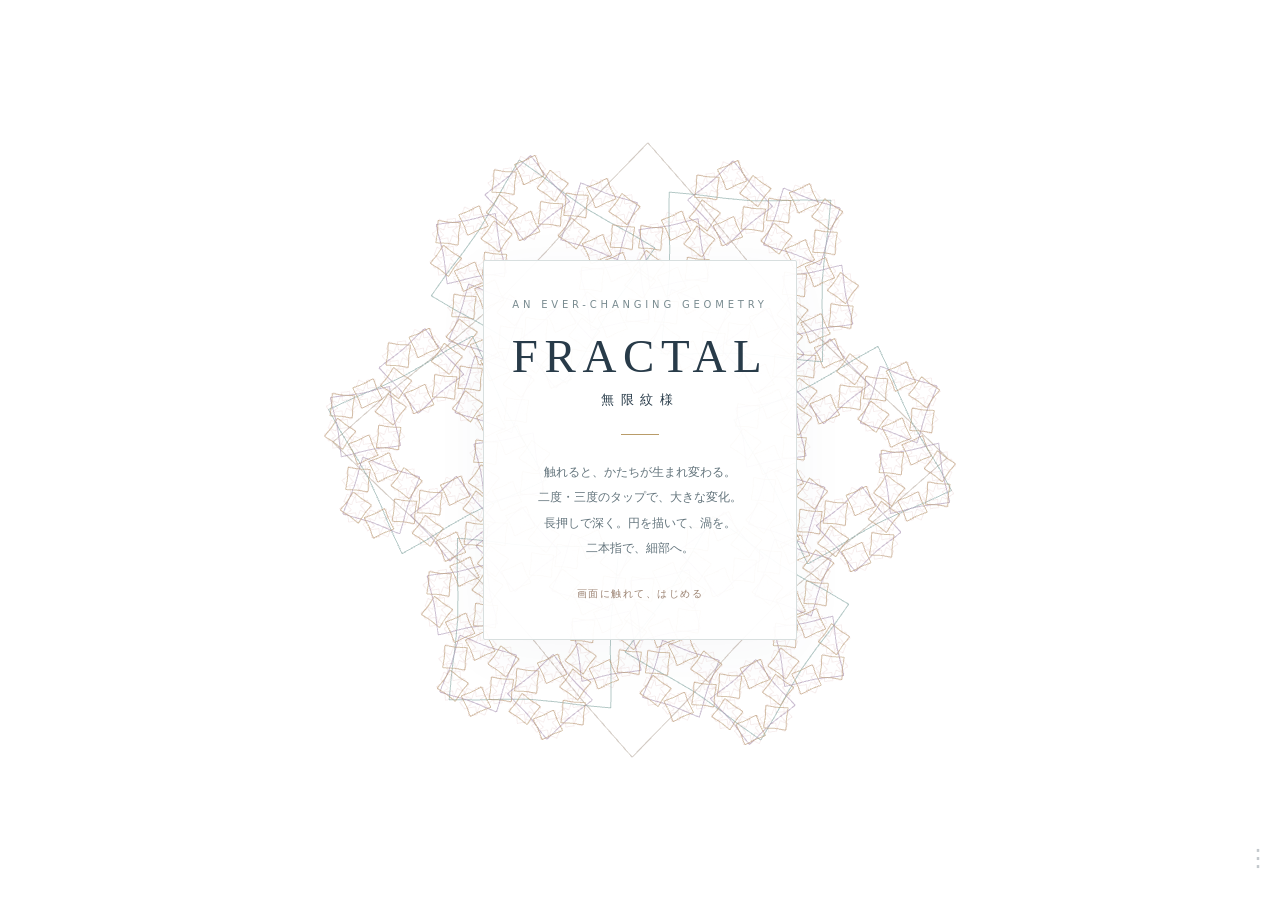
==== fractal-mugen/index.html @ d2b94fd5 "Add FRACTAL interactive Japanese-color polygon IFS art" ====
<!doctype html><html lang="ja"><head><meta charset="utf-8"><meta name="viewport" content="width=device-width,initial-scale=1,viewport-fit=cover"><meta name="theme-color" content="#ffffff"><meta name="description" content="触れるたび、二度とない紋様。白と日本の伝統色で描くインタラクティブ・フラクタルアート。"><title>FRACTAL — 無限紋様</title><style>
*{box-sizing:border-box}html,body{margin:0;width:100%;height:100%;overflow:hidden;background:#fff;color:#283b49;font-family:system-ui,sans-serif}canvas{position:fixed;inset:0;width:100%;height:100%;touch-action:none}button,input{font:inherit}button{cursor:pointer;color:inherit;background:none;border:0}#edge{position:fixed;right:0;bottom:calc(16px + env(safe-area-inset-bottom));width:44px;height:52px;opacity:.28;font-size:24px;z-index:3}#edge:hover,#edge:focus-visible{opacity:1}#intro{position:fixed;inset:0;display:flex;align-items:center;justify-content:center;pointer-events:none;transition:opacity 1.2s;background:#ffffff44}#intro.hide{opacity:0}.card{text-align:center;background:#fffffff0;padding:38px 28px;border:1px solid #d8dfdf;border-radius:2px;box-shadow:0 12px 60px #32465a0a;max-width:90vw}.eyebrow{font-size:10px;letter-spacing:.38em;color:#798b90}h1{font-family:Georgia,serif;font-size:clamp(30px,7vw,47px);font-weight:400;letter-spacing:.14em;margin:19px 0 8px}.jp{letter-spacing:.5em;font-size:13px}.rule{width:38px;height:1px;background:#b99c69;margin:25px auto}.guide{font-size:12px;line-height:2.1;color:#64757d}.hint{font-size:10px;letter-spacing:.15em;margin-top:26px;color:#9b8271}dialog{border:1px solid #dbe1df;background:#fffffff5;color:#344a55;width:min(370px,90vw);padding:25px;box-shadow:0 20px 100px #263e4922}dialog::backdrop{background:#ffffff55;backdrop-filter:blur(7px)}dialog h2{font-size:15px;letter-spacing:.15em;font-weight:400;margin:0 0 20px}dialog button.action{display:block;width:100%;padding:14px 4px;text-align:left;border-bottom:1px solid #e5e9e7;font-size:13px}dialog label{display:block;font-size:12px;margin-top:22px}input[type=range]{width:100%;accent-color:#426778;margin-top:13px}.notes{font-size:11px;line-height:1.9;color:#77868a}.close{float:right;font-size:20px}#toast{position:fixed;left:50%;bottom:9%;transform:translateX(-50%);padding:8px 16px;color:#48636d;background:#ffffffdd;border-radius:20px;opacity:0;transition:opacity .5s;font-size:11px;pointer-events:none;white-space:nowrap}.ripple{position:fixed;width:24px;height:24px;border:1px solid #789d9f;border-radius:50%;pointer-events:none;animation:ripple .75s ease-out forwards}@keyframes ripple{to{transform:scale(4);opacity:0}}@media(prefers-reduced-motion:reduce){.ripple{animation-duration:.2s}}
</style></head><body><canvas id="art" aria-label="操作できるフラクタル紋様"></canvas><div id="intro"><div class="card"><div class="eyebrow">AN EVER-CHANGING GEOMETRY</div><h1>FRACTAL</h1><div class="jp">無限紋様</div><div class="rule"></div><div class="guide">触れると、かたちが生まれ変わる。<br>二度・三度のタップで、大きな変化。<br>長押しで深く。円を描いて、渦を。<br>二本指で、細部へ。</div><div class="hint">画面に触れて、はじめる</div></div></div><button id="edge" aria-label="設定と保存" title="設定と保存">⋮</button><dialog id="menu"><button class="close" id="close" aria-label="閉じる">×</button><h2>FRACTAL / 無限紋様</h2><button class="action" id="save">この瞬間を PNG で保存</button><button class="action" id="share">画像を共有</button><button class="action" id="json">生成パラメータを保存（JSON）</button><label>変化の速さ<input id="speed" type="range" min="0.1" max="2" step="0.1" value="0.6"></label><label>線の濃さ<input id="ink" type="range" min="0.3" max="1" step="0.05" value="0.75"></label><p class="notes">藍・朱・若竹・藤・金茶・紅<br>1回：変異 ／ 2回：対称性 ／ 3回：大胆な変異<br>長押し：密度 ／ なぞる：回転 ／ 円：渦<br>ピンチ・マウスホイール：拡大縮小<br>中心・中間・外側で変化の傾向が異なります。<br>PNGとJSONは同じ保存時点を記録します。<br>JSONは再計算用の資料です。読み込み・巻き戻し機能はありません。</p><p class="notes" id="renderer"></p></dialog><div id="toast" role="status"></div>
<script>
'use strict';
const $=id=>document.getElementById(id),TAU=Math.PI*2,clamp=(v,a,b)=>Math.max(a,Math.min(b,v)),mix=(a,b,t)=>a+(b-a)*t;
const palette=[[22,83,103],[190,66,53],[61,139,111],[137,109,162],[165,122,51],[171,54,86]];
let seed=crypto.getRandomValues(new Uint32Array(1))[0];const initialSeed=seed;
function rand(){seed^=seed<<13;seed^=seed>>>17;seed^=seed<<5;return(seed>>>0)/4294967296}
let target={sides:3+Math.floor(rand()*5),arms:6,depth:3.2,scale:.37,twist:.28,spread:.66,color:rand()*6,star:.15,spin:.035,swirl:0,zoom:1};let state={...target};
let canvas=$('art'),gl,ctx,program,buffer,loc={},w=innerWidth,h=innerHeight,quality=1,clock=0,angle=0,last=0,frameAvg=16,qualityClock=0,ink=.75,speed=matchMedia('(prefers-reduced-motion: reduce)').matches?.15:.6;
$('speed').value=speed;const MAX_FLOATS=2400000,data=new Float32Array(MAX_FLOATS);let used=0,nodeCount=0,snapshot=null;
function shader(type,src){const s=gl.createShader(type);gl.shaderSource(s,src);gl.compileShader(s);if(!gl.getShaderParameter(s,gl.COMPILE_STATUS))throw Error(gl.getShaderInfoLog(s));return s}
function initRenderer(){try{gl=canvas.getContext('webgl',{alpha:false,antialias:true,preserveDrawingBuffer:true});if(!gl)throw Error('no WebGL');program=gl.createProgram();let vs=shader(gl.VERTEX_SHADER,'attribute vec2 p;attribute vec4 c;uniform vec2 size;varying vec4 col;void main(){gl_Position=vec4(p.x/size.x*2.0-1.0,1.0-p.y/size.y*2.0,0,1);col=c;}'),fs=shader(gl.FRAGMENT_SHADER,'precision mediump float;varying vec4 col;void main(){gl_FragColor=col;}');gl.attachShader(program,vs);gl.attachShader(program,fs);gl.linkProgram(program);if(!gl.getProgramParameter(program,gl.LINK_STATUS))throw Error('link');gl.deleteShader(vs);gl.deleteShader(fs);buffer=gl.createBuffer();gl.bindBuffer(gl.ARRAY_BUFFER,buffer);gl.bufferData(gl.ARRAY_BUFFER,data.byteLength,gl.DYNAMIC_DRAW);gl.useProgram(program);for(const [key,n,offset] of [['p',2,0],['c',4,8]]){const l=gl.getAttribLocation(program,key);gl.enableVertexAttribArray(l);gl.vertexAttribPointer(l,n,gl.FLOAT,false,24,offset)}loc.size=gl.getUniformLocation(program,'size');gl.enable(gl.BLEND);gl.blendFunc(gl.SRC_ALPHA,gl.ONE_MINUS_SRC_ALPHA);$('renderer').textContent='WebGL · 自己相似アフィン変換';}catch(e){gl=null;const replacement=canvas.cloneNode();canvas.replaceWith(replacement);canvas=replacement;ctx=canvas.getContext('2d');$('renderer').textContent='Canvas 2D · 軽量表示';}}
initRenderer();
function resize(){w=innerWidth;h=innerHeight;const d=Math.min(devicePixelRatio||1,2)*quality;canvas.width=Math.max(1,Math.round(w*d));canvas.height=Math.max(1,Math.round(h*d))}resize();addEventListener('resize',resize);
function colorAt(v){v=((v%6)+6)%6;const a=palette[Math.floor(v)],b=palette[(Math.floor(v)+1)%6],f=v%1;return a.map((x,i)=>mix(x,b[i],f)/255)}
function vertex(x,y,c,a){data[used++]=x;data[used++]=y;data[used++]=c[0];data[used++]=c[1];data[used++]=c[2];data[used++]=a}
function line(x,y,X,Y,c,a){if(used+12>=MAX_FLOATS)return;if(gl){vertex(x,y,c,a);vertex(X,Y,c,a)}else{ctx.strokeStyle=`rgba(${c.map(v=>Math.round(v*255)).join(',')},${a})`;ctx.beginPath();ctx.moveTo(x,y);ctx.lineTo(X,Y);ctx.stroke()}}
// Continuous polygons are sampled along their straight edges. Each descendant
// uses the same contractive affine map: T_i(z) = s*R(theta)*z + offset_i.
function boundary(t,n){const k=Math.floor(n),f=n-k;function pt(N){const u=t*N,j=Math.floor(u),v=u-j,a=j*TAU/N,b=(j+1)*TAU/N;return[mix(Math.cos(a),Math.cos(b),v),mix(Math.sin(a),Math.sin(b),v)]}const a=pt(k),b=pt(k+1);return[mix(a[0],b[0],f),mix(a[1],b[1],f)]}
function geometry(S,time,rotation,W,H){used=0;nodeCount=0;const arms=Math.ceil(S.arms),budget=gl?5000:1800;let levels=0,total=1,power=1;while(levels<6&&total+power*arms<=budget){power*=arms;total+=power;levels++}const depth=Math.min(S.depth+Math.max(0,Math.log2(S.zoom))*.22,levels+.85);const contraction=clamp(S.scale+Math.sin(time*.17)*.018,.23,.47),twist=S.twist+Math.sin(time*.11)*.09;
const points=Array.from({length:25},(_,i)=>{const p=boundary(i/24,S.sides),f=1-S.star*.36*(1-Math.cos(i/24*TAU*Math.round(S.sides)))/2;return[p[0]*f,p[1]*f]});
const colors=Array.from({length:8},(_,i)=>colorAt(S.color+time*.022+i*.79));
function node(x,y,r,a,level,opacity){nodeCount++;if(opacity<.015||r<.25||nodeCount>budget)return;const c=colors[level],co=Math.cos(a),si=Math.sin(a),alpha=opacity*ink*(level===0?.60:.78);for(let i=0;i<24;i++){const p=points[i],q=points[i+1];line(x+r*(p[0]*co-p[1]*si),y+r*(p[0]*si+p[1]*co),x+r*(q[0]*co-q[1]*si),y+r*(q[0]*si+q[1]*co),c,alpha)}if(level>=levels||level>=depth)return;const fade=clamp(depth-level,0,1);for(let j=0;j<arms;j++){const weight=clamp(S.arms-j,0,1),b=a+TAU*j/S.arms,dist=r*S.spread;node(x+Math.cos(b)*dist,y+Math.sin(b)*dist,r*contraction,a+twist+S.swirl*.13*level+TAU*j/S.arms,level+1,opacity*weight*fade)}}
node(W/2,H/2,Math.min(W,H)*.34*S.zoom*(1+.025*Math.sin(time*.23)),rotation,0,1)}
function render(){if(gl){gl.viewport(0,0,canvas.width,canvas.height);gl.clearColor(1,1,1,1);gl.clear(gl.COLOR_BUFFER_BIT);gl.uniform2f(loc.size,w,h)}else{ctx.setTransform(canvas.width/w,0,0,canvas.height/h,0,0);ctx.fillStyle='#fff';ctx.fillRect(0,0,w,h);ctx.lineWidth=.7}geometry(state,clock,angle,w,h);if(gl){gl.bufferSubData(gl.ARRAY_BUFFER,0,data.subarray(0,used));gl.drawArrays(gl.LINES,0,used/6)}}
function notify(s){$('toast').textContent=s;$('toast').style.opacity=1;clearTimeout(notify.timer);notify.timer=setTimeout(()=>$('toast').style.opacity=0,1400)}
function dismiss(){ $('intro').classList.add('hide');try{localStorage.setItem('fractal-intro','1')}catch{}}
try{if(localStorage.getItem('fractal-intro'))$('intro').classList.add('hide')}catch{}
function ripple(x,y){const el=document.createElement('div');el.className='ripple';el.style.left=x-12+'px';el.style.top=y-12+'px';document.body.append(el);setTimeout(()=>el.remove(),800)}
function mutate(n,x,y){const radius=clamp(Math.hypot(x-w/2,y-h/2)/(Math.min(w,h)*.5),0,1),center=(1-radius)**2,outer=radius**2,mid=4*radius*(1-radius),d=()=>rand()-.5;
 target.twist+=d()*(.25+mid*.65)*n;target.scale=clamp(target.scale+d()*(.025+center*.13)*n,.25,.45);target.spread=clamp(target.spread+d()*.14*mid*n,.45,.85);target.color+=.08+outer*.4+d()*.12;target.depth=clamp(target.depth+mid*.08,2,5.8);
 if(center>.2||n===3)target.sides=clamp(Math.round(target.sides+(rand()>.5?1:-1)*(n===3?2:1)),3,8);
 if(n>=2){const choices=[3,4,5,6,8,10,12];target.arms=choices[(choices.indexOf(Math.round(target.arms))+1+(n===3?2:0))%choices.length];target.color+=.7;}
 if(n===3){target.star=1-target.star;target.scale=clamp(target.scale+d()*.18,.25,.45);target.twist+=d()*1.4;target.swirl+=d()*.6}
 notify(n===1?'紋様が、ほどける':n===2?'対称が、うつろう':'新しい秩序へ');snapshot=null;
}
const pointers=new Map();let gesture=null,pinch=null,taps=0,tapTimer=null,tapPoint=null,tapLast=0;
function flushTaps(){clearTimeout(tapTimer);if(taps&&tapPoint)mutate(taps,tapPoint.x,tapPoint.y);taps=0}
function cancelTaps(){clearTimeout(tapTimer);taps=0}
function point(e){return{x:e.clientX,y:e.clientY,t:performance.now()}}
function distance(a,b){return Math.hypot(a.x-b.x,a.y-b.y)}
function down(e){if(e.button!==0&&e.pointerType==='mouse')return;e.preventDefault();dismiss();ripple(e.clientX,e.clientY);canvas.setPointerCapture(e.pointerId);const p=point(e);pointers.set(e.pointerId,p);
 if(pointers.size>1){cancelTaps();gesture=null;const a=[...pointers.values()];pinch={distance:distance(a[0],a[1]),zoom:target.zoom};return}gesture={start:p,path:[p],moved:false,held:false,pinched:false};}
function move(e){if(!pointers.has(e.pointerId))return;const p=point(e);pointers.set(e.pointerId,p);if(pinch){if(pointers.size>=2){const a=[...pointers.values()];target.zoom=clamp(pinch.zoom*distance(a[0],a[1])/Math.max(1,pinch.distance),.35,8)}return}if(!gesture)return;const g=gesture;if(distance(p,g.start)>10){g.moved=true;cancelTaps()}if(g.path.length<256)g.path.push(p);else{g.path=g.path.filter((_,i)=>i%2===0);g.path.push(p)}}
function classify(path){if(path.length<10)return null;const cx=path.reduce((a,p)=>a+p.x,0)/path.length,cy=path.reduce((a,p)=>a+p.y,0)/path.length;let turn=0,length=0;const radii=path.map(p=>Math.hypot(p.x-cx,p.y-cy)),r=radii.reduce((a,b)=>a+b,0)/radii.length;for(let i=1;i<path.length;i++){let d=Math.atan2(path[i].y-cy,path[i].x-cx)-Math.atan2(path[i-1].y-cy,path[i-1].x-cx);d=Math.atan2(Math.sin(d),Math.cos(d));turn+=d;length+=distance(path[i],path[i-1])}const variance=Math.sqrt(radii.reduce((a,b)=>a+(b-r)**2,0)/radii.length);return Math.abs(turn)>4.7&&r>14&&distance(path[0],path.at(-1))<r*.9&&variance/r<.5?{turn,r,length}:null}
function up(e){if(!pointers.has(e.pointerId))return;const p=point(e);pointers.delete(e.pointerId);if(pinch){if(!pointers.size)pinch=null;gesture=null;return}const g=gesture;gesture=null;if(!g)return;if(g.held){notify('この深さを、残す');return}if(g.moved){const path=g.path;path.push(p);const circle=classify(path),duration=Math.max(80,p.t-g.start.t),v=distance(p,g.start)/duration;if(circle){target.swirl=clamp(target.swirl+Math.sign(circle.turn)*clamp(circle.r/150,.2,2)*clamp(circle.length/duration,.3,2),-5,5);target.twist+=Math.sign(circle.turn)*.3;notify(circle.turn>0?'右へ、渦を描く':'左へ、渦を描く')}else{const dx=p.x-g.start.x,dy=p.y-g.start.y;target.spin=clamp(dx/Math.max(w,1)*(.2+v),-.55,.55);target.twist+=dy/h*(.3+v);notify('流れが、変わる')}snapshot=null;return}
 if(p.t-g.start.t>=430)return;if(taps&&(p.t-tapLast>300||distance(p,tapPoint)>36))flushTaps();tapPoint=p;tapLast=p.t;taps++;clearTimeout(tapTimer);if(taps===3)flushTaps();else tapTimer=setTimeout(flushTaps,300);}
canvas.addEventListener('pointerdown',down);canvas.addEventListener('pointermove',move);canvas.addEventListener('pointerup',up);canvas.addEventListener('pointercancel',e=>{pointers.delete(e.pointerId);gesture=null;pinch=null;cancelTaps()});canvas.addEventListener('contextmenu',e=>e.preventDefault());canvas.addEventListener('wheel',e=>{e.preventDefault();dismiss();target.zoom=clamp(target.zoom*Math.exp(-e.deltaY*.001),.35,8);snapshot=null},{passive:false});
function tick(now){const raw=last?now-last:16;last=now;const dt=Math.min(raw/1000,.05);if(!document.hidden){if(gesture&&!gesture.moved&&!pinch&&now-gesture.start.t>=430){if(!gesture.held){cancelTaps();gesture.held=true;notify('細部へ、深く')}target.depth=clamp(target.depth+dt*.45,2,5.8);target.scale=clamp(target.scale+dt*.006,.25,.45);snapshot=null}
 clock+=dt*speed;angle+=state.spin*dt*speed;for(const k in state)state[k]=mix(state[k],target[k],1-Math.exp(-dt*(k==='zoom'?7:1.1)));render();frameAvg=mix(frameAvg,raw,.02);qualityClock+=dt;if(qualityClock>4){qualityClock=0;if(frameAvg>30&&quality>.55){quality=Math.max(.55,quality-.15);resize()}else if(frameAvg<19&&quality<1){quality=Math.min(1,quality+.05);resize()}}}requestAnimationFrame(tick)}requestAnimationFrame(tick);
document.addEventListener('visibilitychange',()=>{last=0;pointers.clear();gesture=null;pinch=null;cancelTaps()});
canvas.addEventListener('webglcontextlost',e=>{e.preventDefault();notify('描画を復帰しています')});canvas.addEventListener('webglcontextrestored',()=>{initRenderer();resize()});
function capture(){return{format:'fractal-mugen',version:1,algorithm:'polygon-affine-ifs-v1',initialSeed,randomState:seed,state:{...state},target:{...target},time:clock,angle,width:w,height:h,ink,speed,palette,quality,createdAt:new Date().toISOString()}}
function download(blob,name){const url=URL.createObjectURL(blob),a=document.createElement('a');a.href=url;a.download=name;a.click();setTimeout(()=>URL.revokeObjectURL(url),60000)}
function png(){const s=snapshot||capture();snapshot=s;const output=document.createElement('canvas'),scale=Math.min(3,4096/Math.max(s.width,s.height));output.width=Math.round(s.width*scale);output.height=Math.round(s.height*scale);const c=output.getContext('2d');c.scale(scale,scale);c.fillStyle='#fff';c.fillRect(0,0,s.width,s.height);
// Re-evaluate frozen geometry; render the same vertices at export resolution.
const oldInk=ink;ink=s.ink;if(gl){geometry(s.state,s.time,s.angle,s.width,s.height);c.lineWidth=.65;for(let i=0;i<used;i+=12){c.strokeStyle=`rgba(${Math.round(data[i+2]*255)},${Math.round(data[i+3]*255)},${Math.round(data[i+4]*255)},${data[i+5]})`;c.beginPath();c.moveTo(data[i],data[i+1]);c.lineTo(data[i+6],data[i+7]);c.stroke()}}else{const oldCtx=ctx;ctx=c;c.lineWidth=.7;geometry(s.state,s.time,s.angle,s.width,s.height);ctx=oldCtx}ink=oldInk;return new Promise((resolve,reject)=>output.toBlob(b=>b?resolve(b):reject(Error('PNG生成失敗')),'image/png'))}
$('edge').onclick=()=>{dismiss();snapshot=capture();$('menu').showModal()};$('close').onclick=()=>$('menu').close();$('menu').addEventListener('click',e=>{if(e.target===$('menu')){const r=$('menu').getBoundingClientRect();if(e.clientX<r.left||e.clientX>r.right||e.clientY<r.top||e.clientY>r.bottom)$('menu').close()}});
$('speed').oninput=e=>{speed=+e.target.value};$('ink').oninput=e=>{ink=+e.target.value;snapshot=null};
$('save').onclick=async()=>{try{download(await png(),'fractal-mugen.png');notify('この瞬間を保存しました')}catch{notify('画像を保存できませんでした')}};
$('share').onclick=async()=>{try{const blob=await png(),file=new File([blob],'fractal-mugen.png',{type:'image/png'});if(navigator.canShare?.({files:[file]}))await navigator.share({files:[file],title:'FRACTAL — 無限紋様'});else{download(blob,'fractal-mugen.png');notify('PNG画像を保存しました')}}catch(e){if(e.name!=='AbortError')notify('共有できません。PNG保存をお試しください')}};
$('json').onclick=()=>{snapshot=snapshot||capture();download(new Blob([JSON.stringify(snapshot,null,2)],{type:'application/json'}),'fractal-mugen.json');notify('生成パラメータを保存しました')};
</script></body></html>
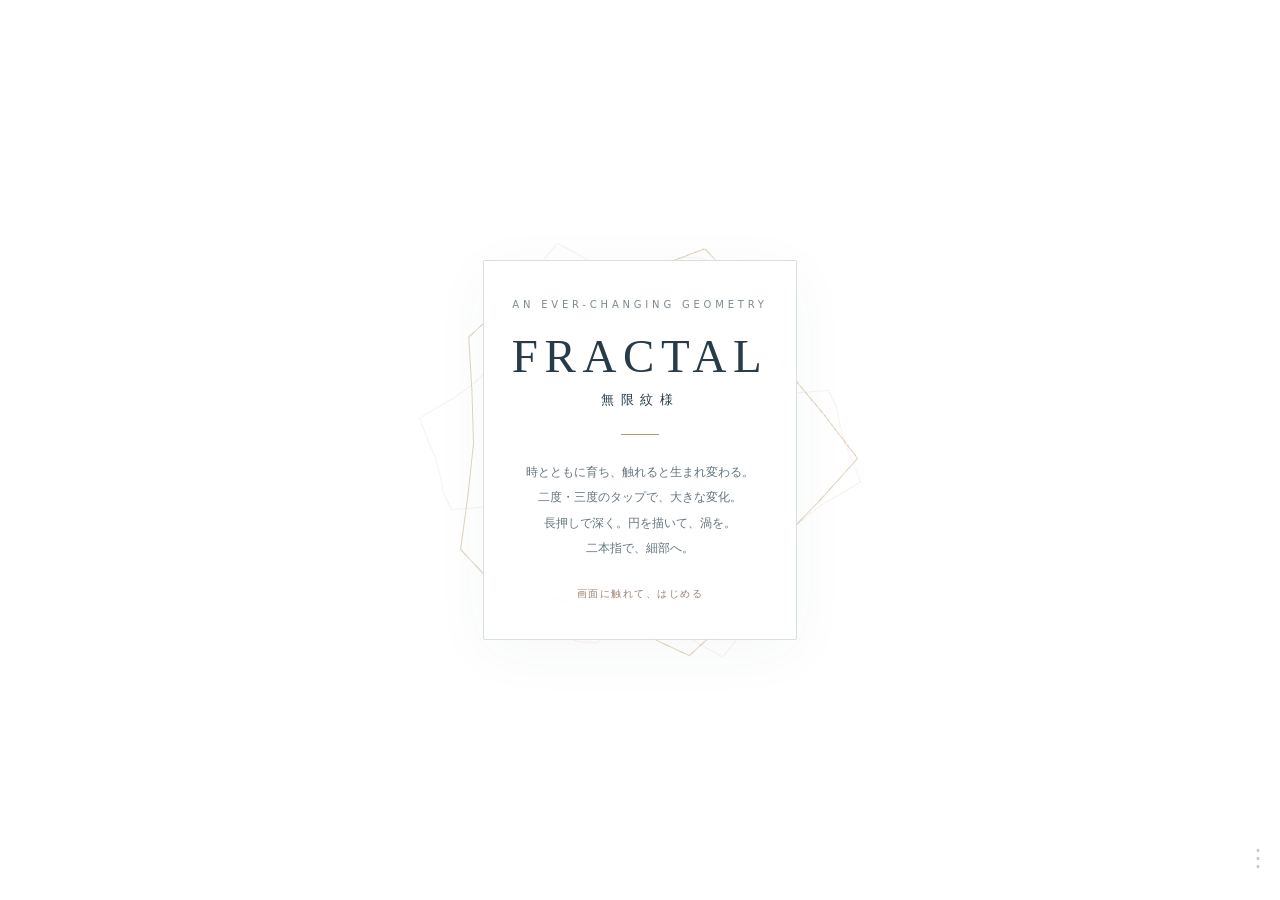
==== commit 0e9c0745: "Grow fractal recursion and extent autonomously over time" ====
--- a/fractal-mugen/index.html
+++ b/fractal-mugen/index.html
@@ -1,13 +1,13 @@
 <!doctype html><html lang="ja"><head><meta charset="utf-8"><meta name="viewport" content="width=device-width,initial-scale=1,viewport-fit=cover"><meta name="theme-color" content="#ffffff"><meta name="description" content="触れるたび、二度とない紋様。白と日本の伝統色で描くインタラクティブ・フラクタルアート。"><title>FRACTAL — 無限紋様</title><style>
 *{box-sizing:border-box}html,body{margin:0;width:100%;height:100%;overflow:hidden;background:#fff;color:#283b49;font-family:system-ui,sans-serif}canvas{position:fixed;inset:0;width:100%;height:100%;touch-action:none}button,input{font:inherit}button{cursor:pointer;color:inherit;background:none;border:0}#edge{position:fixed;right:0;bottom:calc(16px + env(safe-area-inset-bottom));width:44px;height:52px;opacity:.28;font-size:24px;z-index:3}#edge:hover,#edge:focus-visible{opacity:1}#intro{position:fixed;inset:0;display:flex;align-items:center;justify-content:center;pointer-events:none;transition:opacity 1.2s;background:#ffffff44}#intro.hide{opacity:0}.card{text-align:center;background:#fffffff0;padding:38px 28px;border:1px solid #d8dfdf;border-radius:2px;box-shadow:0 12px 60px #32465a0a;max-width:90vw}.eyebrow{font-size:10px;letter-spacing:.38em;color:#798b90}h1{font-family:Georgia,serif;font-size:clamp(30px,7vw,47px);font-weight:400;letter-spacing:.14em;margin:19px 0 8px}.jp{letter-spacing:.5em;font-size:13px}.rule{width:38px;height:1px;background:#b99c69;margin:25px auto}.guide{font-size:12px;line-height:2.1;color:#64757d}.hint{font-size:10px;letter-spacing:.15em;margin-top:26px;color:#9b8271}dialog{border:1px solid #dbe1df;background:#fffffff5;color:#344a55;width:min(370px,90vw);padding:25px;box-shadow:0 20px 100px #263e4922}dialog::backdrop{background:#ffffff55;backdrop-filter:blur(7px)}dialog h2{font-size:15px;letter-spacing:.15em;font-weight:400;margin:0 0 20px}dialog button.action{display:block;width:100%;padding:14px 4px;text-align:left;border-bottom:1px solid #e5e9e7;font-size:13px}dialog label{display:block;font-size:12px;margin-top:22px}input[type=range]{width:100%;accent-color:#426778;margin-top:13px}.notes{font-size:11px;line-height:1.9;color:#77868a}.close{float:right;font-size:20px}#toast{position:fixed;left:50%;bottom:9%;transform:translateX(-50%);padding:8px 16px;color:#48636d;background:#ffffffdd;border-radius:20px;opacity:0;transition:opacity .5s;font-size:11px;pointer-events:none;white-space:nowrap}.ripple{position:fixed;width:24px;height:24px;border:1px solid #789d9f;border-radius:50%;pointer-events:none;animation:ripple .75s ease-out forwards}@keyframes ripple{to{transform:scale(4);opacity:0}}@media(prefers-reduced-motion:reduce){.ripple{animation-duration:.2s}}
-</style></head><body><canvas id="art" aria-label="操作できるフラクタル紋様"></canvas><div id="intro"><div class="card"><div class="eyebrow">AN EVER-CHANGING GEOMETRY</div><h1>FRACTAL</h1><div class="jp">無限紋様</div><div class="rule"></div><div class="guide">触れると、かたちが生まれ変わる。<br>二度・三度のタップで、大きな変化。<br>長押しで深く。円を描いて、渦を。<br>二本指で、細部へ。</div><div class="hint">画面に触れて、はじめる</div></div></div><button id="edge" aria-label="設定と保存" title="設定と保存">⋮</button><dialog id="menu"><button class="close" id="close" aria-label="閉じる">×</button><h2>FRACTAL / 無限紋様</h2><button class="action" id="save">この瞬間を PNG で保存</button><button class="action" id="share">画像を共有</button><button class="action" id="json">生成パラメータを保存（JSON）</button><label>変化の速さ<input id="speed" type="range" min="0.1" max="2" step="0.1" value="0.6"></label><label>線の濃さ<input id="ink" type="range" min="0.3" max="1" step="0.05" value="0.75"></label><p class="notes">藍・朱・若竹・藤・金茶・紅<br>1回：変異 ／ 2回：対称性 ／ 3回：大胆な変異<br>長押し：密度 ／ なぞる：回転 ／ 円：渦<br>ピンチ・マウスホイール：拡大縮小<br>中心・中間・外側で変化の傾向が異なります。<br>PNGとJSONは同じ保存時点を記録します。<br>JSONは再計算用の資料です。読み込み・巻き戻し機能はありません。</p><p class="notes" id="renderer"></p></dialog><div id="toast" role="status"></div>
+</style></head><body><canvas id="art" aria-label="操作できるフラクタル紋様"></canvas><div id="intro"><div class="card"><div class="eyebrow">AN EVER-CHANGING GEOMETRY</div><h1>FRACTAL</h1><div class="jp">無限紋様</div><div class="rule"></div><div class="guide">時とともに育ち、触れると生まれ変わる。<br>二度・三度のタップで、大きな変化。<br>長押しで深く。円を描いて、渦を。<br>二本指で、細部へ。</div><div class="hint">画面に触れて、はじめる</div></div></div><button id="edge" aria-label="設定と保存" title="設定と保存">⋮</button><dialog id="menu"><button class="close" id="close" aria-label="閉じる">×</button><h2>FRACTAL / 無限紋様</h2><button class="action" id="save">この瞬間を PNG で保存</button><button class="action" id="share">画像を共有</button><button class="action" id="json">生成パラメータを保存（JSON）</button><label>成長・変化の速さ<input id="speed" type="range" min="0.1" max="2" step="0.1" value="0.6"></label><label>線の濃さ<input id="ink" type="range" min="0.3" max="1" step="0.05" value="0.75"></label><p class="notes">藍・朱・若竹・藤・金茶・紅<br>1回：変異 ／ 2回：対称性 ／ 3回：大胆な変異<br>長押し：密度 ／ なぞる：回転 ／ 円：渦<br>ピンチ・マウスホイール：拡大縮小<br>中心・中間・外側で変化の傾向が異なります。<br>PNGとJSONは同じ保存時点を記録します。<br>JSONは再計算用の資料です。読み込み・巻き戻し機能はありません。</p><p class="notes" id="renderer"></p></dialog><div id="toast" role="status"></div>
 <script>
 'use strict';
 const $=id=>document.getElementById(id),TAU=Math.PI*2,clamp=(v,a,b)=>Math.max(a,Math.min(b,v)),mix=(a,b,t)=>a+(b-a)*t;
 const palette=[[22,83,103],[190,66,53],[61,139,111],[137,109,162],[165,122,51],[171,54,86]];
 let seed=crypto.getRandomValues(new Uint32Array(1))[0];const initialSeed=seed;
 function rand(){seed^=seed<<13;seed^=seed>>>17;seed^=seed<<5;return(seed>>>0)/4294967296}
-let target={sides:3+Math.floor(rand()*5),arms:6,depth:3.2,scale:.37,twist:.28,spread:.66,color:rand()*6,star:.15,spin:.035,swirl:0,zoom:1};let state={...target};
+let target={sides:3+Math.floor(rand()*5),arms:6,depth:.15,growth:0,scale:.37,twist:.28,spread:.66,color:rand()*6,star:.15,spin:.035,swirl:0,zoom:1};let state={...target};
 let canvas=$('art'),gl,ctx,program,buffer,loc={},w=innerWidth,h=innerHeight,quality=1,clock=0,angle=0,last=0,frameAvg=16,qualityClock=0,ink=.75,speed=matchMedia('(prefers-reduced-motion: reduce)').matches?.15:.6;
 $('speed').value=speed;const MAX_FLOATS=2400000,data=new Float32Array(MAX_FLOATS);let used=0,nodeCount=0,snapshot=null;
 function shader(type,src){const s=gl.createShader(type);gl.shaderSource(s,src);gl.compileShader(s);if(!gl.getShaderParameter(s,gl.COMPILE_STATUS))throw Error(gl.getShaderInfoLog(s));return s}
@@ -24,14 +24,14 @@
 const points=Array.from({length:25},(_,i)=>{const p=boundary(i/24,S.sides),f=1-S.star*.36*(1-Math.cos(i/24*TAU*Math.round(S.sides)))/2;return[p[0]*f,p[1]*f]});
 const colors=Array.from({length:8},(_,i)=>colorAt(S.color+time*.022+i*.79));
 function node(x,y,r,a,level,opacity){nodeCount++;if(opacity<.015||r<.25||nodeCount>budget)return;const c=colors[level],co=Math.cos(a),si=Math.sin(a),alpha=opacity*ink*(level===0?.60:.78);for(let i=0;i<24;i++){const p=points[i],q=points[i+1];line(x+r*(p[0]*co-p[1]*si),y+r*(p[0]*si+p[1]*co),x+r*(q[0]*co-q[1]*si),y+r*(q[0]*si+q[1]*co),c,alpha)}if(level>=levels||level>=depth)return;const fade=clamp(depth-level,0,1);for(let j=0;j<arms;j++){const weight=clamp(S.arms-j,0,1),b=a+TAU*j/S.arms,dist=r*S.spread;node(x+Math.cos(b)*dist,y+Math.sin(b)*dist,r*contraction,a+twist+S.swirl*.13*level+TAU*j/S.arms,level+1,opacity*weight*fade)}}
-node(W/2,H/2,Math.min(W,H)*.34*S.zoom*(1+.025*Math.sin(time*.23)),rotation,0,1)}
+node(W/2,H/2,Math.min(W,H)*(.24+.10*S.growth)*S.zoom*(1+.025*Math.sin(time*.23)),rotation,0,1)}
 function render(){if(gl){gl.viewport(0,0,canvas.width,canvas.height);gl.clearColor(1,1,1,1);gl.clear(gl.COLOR_BUFFER_BIT);gl.uniform2f(loc.size,w,h)}else{ctx.setTransform(canvas.width/w,0,0,canvas.height/h,0,0);ctx.fillStyle='#fff';ctx.fillRect(0,0,w,h);ctx.lineWidth=.7}geometry(state,clock,angle,w,h);if(gl){gl.bufferSubData(gl.ARRAY_BUFFER,0,data.subarray(0,used));gl.drawArrays(gl.LINES,0,used/6)}}
 function notify(s){$('toast').textContent=s;$('toast').style.opacity=1;clearTimeout(notify.timer);notify.timer=setTimeout(()=>$('toast').style.opacity=0,1400)}
 function dismiss(){ $('intro').classList.add('hide');try{localStorage.setItem('fractal-intro','1')}catch{}}
 try{if(localStorage.getItem('fractal-intro'))$('intro').classList.add('hide')}catch{}
 function ripple(x,y){const el=document.createElement('div');el.className='ripple';el.style.left=x-12+'px';el.style.top=y-12+'px';document.body.append(el);setTimeout(()=>el.remove(),800)}
 function mutate(n,x,y){const radius=clamp(Math.hypot(x-w/2,y-h/2)/(Math.min(w,h)*.5),0,1),center=(1-radius)**2,outer=radius**2,mid=4*radius*(1-radius),d=()=>rand()-.5;
- target.twist+=d()*(.25+mid*.65)*n;target.scale=clamp(target.scale+d()*(.025+center*.13)*n,.25,.45);target.spread=clamp(target.spread+d()*.14*mid*n,.45,.85);target.color+=.08+outer*.4+d()*.12;target.depth=clamp(target.depth+mid*.08,2,5.8);
+ target.twist+=d()*(.25+mid*.65)*n;target.scale=clamp(target.scale+d()*(.025+center*.13)*n,.25,.45);target.spread=clamp(target.spread+d()*.14*mid*n,.45,.85);target.color+=.08+outer*.4+d()*.12;target.depth=clamp(target.depth+mid*.08,.15,5.8);
  if(center>.2||n===3)target.sides=clamp(Math.round(target.sides+(rand()>.5?1:-1)*(n===3?2:1)),3,8);
  if(n>=2){const choices=[3,4,5,6,8,10,12];target.arms=choices[(choices.indexOf(Math.round(target.arms))+1+(n===3?2:0))%choices.length];target.color+=.7;}
  if(n===3){target.star=1-target.star;target.scale=clamp(target.scale+d()*.18,.25,.45);target.twist+=d()*1.4;target.swirl+=d()*.6}
@@ -49,8 +49,8 @@
 function up(e){if(!pointers.has(e.pointerId))return;const p=point(e);pointers.delete(e.pointerId);if(pinch){if(!pointers.size)pinch=null;gesture=null;return}const g=gesture;gesture=null;if(!g)return;if(g.held){notify('この深さを、残す');return}if(g.moved){const path=g.path;path.push(p);const circle=classify(path),duration=Math.max(80,p.t-g.start.t),v=distance(p,g.start)/duration;if(circle){target.swirl=clamp(target.swirl+Math.sign(circle.turn)*clamp(circle.r/150,.2,2)*clamp(circle.length/duration,.3,2),-5,5);target.twist+=Math.sign(circle.turn)*.3;notify(circle.turn>0?'右へ、渦を描く':'左へ、渦を描く')}else{const dx=p.x-g.start.x,dy=p.y-g.start.y;target.spin=clamp(dx/Math.max(w,1)*(.2+v),-.55,.55);target.twist+=dy/h*(.3+v);notify('流れが、変わる')}snapshot=null;return}
  if(p.t-g.start.t>=430)return;if(taps&&(p.t-tapLast>300||distance(p,tapPoint)>36))flushTaps();tapPoint=p;tapLast=p.t;taps++;clearTimeout(tapTimer);if(taps===3)flushTaps();else tapTimer=setTimeout(flushTaps,300);}
 canvas.addEventListener('pointerdown',down);canvas.addEventListener('pointermove',move);canvas.addEventListener('pointerup',up);canvas.addEventListener('pointercancel',e=>{pointers.delete(e.pointerId);gesture=null;pinch=null;cancelTaps()});canvas.addEventListener('contextmenu',e=>e.preventDefault());canvas.addEventListener('wheel',e=>{e.preventDefault();dismiss();target.zoom=clamp(target.zoom*Math.exp(-e.deltaY*.001),.35,8);snapshot=null},{passive:false});
-function tick(now){const raw=last?now-last:16;last=now;const dt=Math.min(raw/1000,.05);if(!document.hidden){if(gesture&&!gesture.moved&&!pinch&&now-gesture.start.t>=430){if(!gesture.held){cancelTaps();gesture.held=true;notify('細部へ、深く')}target.depth=clamp(target.depth+dt*.45,2,5.8);target.scale=clamp(target.scale+dt*.006,.25,.45);snapshot=null}
- clock+=dt*speed;angle+=state.spin*dt*speed;for(const k in state)state[k]=mix(state[k],target[k],1-Math.exp(-dt*(k==='zoom'?7:1.1)));render();frameAvg=mix(frameAvg,raw,.02);qualityClock+=dt;if(qualityClock>4){qualityClock=0;if(frameAvg>30&&quality>.55){quality=Math.max(.55,quality-.15);resize()}else if(frameAvg<19&&quality<1){quality=Math.min(1,quality+.05);resize()}}}requestAnimationFrame(tick)}requestAnimationFrame(tick);
+function tick(now){const raw=last?now-last:16;last=now;const dt=Math.min(raw/1000,.05);if(!document.hidden){if(gesture&&!gesture.moved&&!pinch&&now-gesture.start.t>=430){if(!gesture.held){cancelTaps();gesture.held=true;notify('細部へ、深く')}target.depth=clamp(target.depth+dt*.45,.15,5.8);target.scale=clamp(target.scale+dt*.006,.25,.45);snapshot=null}
+ clock+=dt*speed;target.depth=Math.min(5.8,target.depth+dt*speed*.06);target.growth=Math.min(1,target.growth+dt*speed*.006);angle+=state.spin*dt*speed;for(const k in state)state[k]=mix(state[k],target[k],1-Math.exp(-dt*(k==='zoom'?7:1.1)));render();frameAvg=mix(frameAvg,raw,.02);qualityClock+=dt;if(qualityClock>4){qualityClock=0;if(frameAvg>30&&quality>.55){quality=Math.max(.55,quality-.15);resize()}else if(frameAvg<19&&quality<1){quality=Math.min(1,quality+.05);resize()}}}requestAnimationFrame(tick)}requestAnimationFrame(tick);
 document.addEventListener('visibilitychange',()=>{last=0;pointers.clear();gesture=null;pinch=null;cancelTaps()});
 canvas.addEventListener('webglcontextlost',e=>{e.preventDefault();notify('描画を復帰しています')});canvas.addEventListener('webglcontextrestored',()=>{initRenderer();resize()});
 function capture(){return{format:'fractal-mugen',version:1,algorithm:'polygon-affine-ifs-v1',initialSeed,randomState:seed,state:{...state},target:{...target},time:clock,angle,width:w,height:h,ink,speed,palette,quality,createdAt:new Date().toISOString()}}
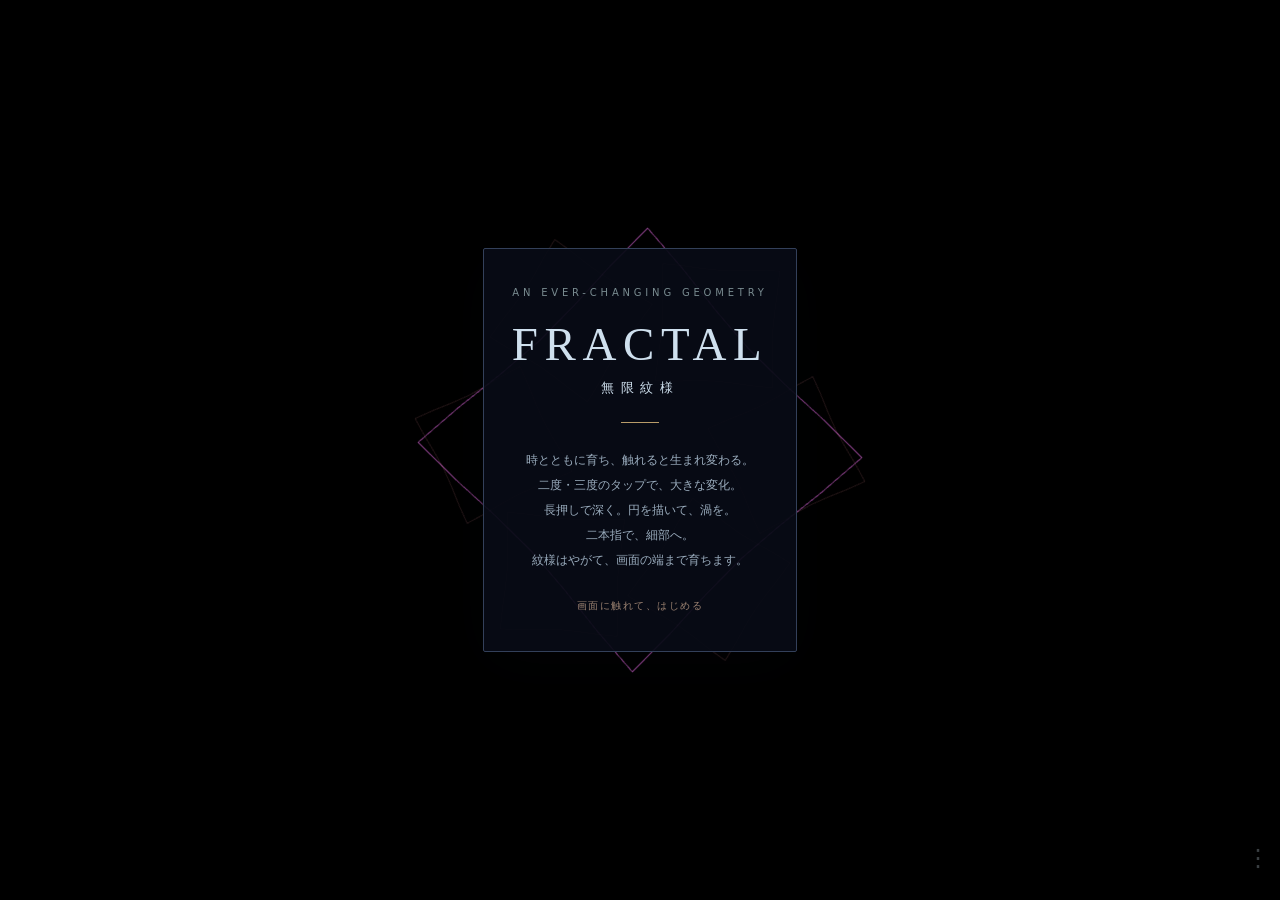
==== commit 4fd6ca88: "Grow luminous fractals across the full viewport on a black background" ====
--- a/fractal-mugen/index.html
+++ b/fractal-mugen/index.html
@@ -1,17 +1,17 @@
-<!doctype html><html lang="ja"><head><meta charset="utf-8"><meta name="viewport" content="width=device-width,initial-scale=1,viewport-fit=cover"><meta name="theme-color" content="#ffffff"><meta name="description" content="触れるたび、二度とない紋様。白と日本の伝統色で描くインタラクティブ・フラクタルアート。"><title>FRACTAL — 無限紋様</title><style>
-*{box-sizing:border-box}html,body{margin:0;width:100%;height:100%;overflow:hidden;background:#fff;color:#283b49;font-family:system-ui,sans-serif}canvas{position:fixed;inset:0;width:100%;height:100%;touch-action:none}button,input{font:inherit}button{cursor:pointer;color:inherit;background:none;border:0}#edge{position:fixed;right:0;bottom:calc(16px + env(safe-area-inset-bottom));width:44px;height:52px;opacity:.28;font-size:24px;z-index:3}#edge:hover,#edge:focus-visible{opacity:1}#intro{position:fixed;inset:0;display:flex;align-items:center;justify-content:center;pointer-events:none;transition:opacity 1.2s;background:#ffffff44}#intro.hide{opacity:0}.card{text-align:center;background:#fffffff0;padding:38px 28px;border:1px solid #d8dfdf;border-radius:2px;box-shadow:0 12px 60px #32465a0a;max-width:90vw}.eyebrow{font-size:10px;letter-spacing:.38em;color:#798b90}h1{font-family:Georgia,serif;font-size:clamp(30px,7vw,47px);font-weight:400;letter-spacing:.14em;margin:19px 0 8px}.jp{letter-spacing:.5em;font-size:13px}.rule{width:38px;height:1px;background:#b99c69;margin:25px auto}.guide{font-size:12px;line-height:2.1;color:#64757d}.hint{font-size:10px;letter-spacing:.15em;margin-top:26px;color:#9b8271}dialog{border:1px solid #dbe1df;background:#fffffff5;color:#344a55;width:min(370px,90vw);padding:25px;box-shadow:0 20px 100px #263e4922}dialog::backdrop{background:#ffffff55;backdrop-filter:blur(7px)}dialog h2{font-size:15px;letter-spacing:.15em;font-weight:400;margin:0 0 20px}dialog button.action{display:block;width:100%;padding:14px 4px;text-align:left;border-bottom:1px solid #e5e9e7;font-size:13px}dialog label{display:block;font-size:12px;margin-top:22px}input[type=range]{width:100%;accent-color:#426778;margin-top:13px}.notes{font-size:11px;line-height:1.9;color:#77868a}.close{float:right;font-size:20px}#toast{position:fixed;left:50%;bottom:9%;transform:translateX(-50%);padding:8px 16px;color:#48636d;background:#ffffffdd;border-radius:20px;opacity:0;transition:opacity .5s;font-size:11px;pointer-events:none;white-space:nowrap}.ripple{position:fixed;width:24px;height:24px;border:1px solid #789d9f;border-radius:50%;pointer-events:none;animation:ripple .75s ease-out forwards}@keyframes ripple{to{transform:scale(4);opacity:0}}@media(prefers-reduced-motion:reduce){.ripple{animation-duration:.2s}}
-</style></head><body><canvas id="art" aria-label="操作できるフラクタル紋様"></canvas><div id="intro"><div class="card"><div class="eyebrow">AN EVER-CHANGING GEOMETRY</div><h1>FRACTAL</h1><div class="jp">無限紋様</div><div class="rule"></div><div class="guide">時とともに育ち、触れると生まれ変わる。<br>二度・三度のタップで、大きな変化。<br>長押しで深く。円を描いて、渦を。<br>二本指で、細部へ。</div><div class="hint">画面に触れて、はじめる</div></div></div><button id="edge" aria-label="設定と保存" title="設定と保存">⋮</button><dialog id="menu"><button class="close" id="close" aria-label="閉じる">×</button><h2>FRACTAL / 無限紋様</h2><button class="action" id="save">この瞬間を PNG で保存</button><button class="action" id="share">画像を共有</button><button class="action" id="json">生成パラメータを保存（JSON）</button><label>成長・変化の速さ<input id="speed" type="range" min="0.1" max="2" step="0.1" value="0.6"></label><label>線の濃さ<input id="ink" type="range" min="0.3" max="1" step="0.05" value="0.75"></label><p class="notes">藍・朱・若竹・藤・金茶・紅<br>1回：変異 ／ 2回：対称性 ／ 3回：大胆な変異<br>長押し：密度 ／ なぞる：回転 ／ 円：渦<br>ピンチ・マウスホイール：拡大縮小<br>中心・中間・外側で変化の傾向が異なります。<br>PNGとJSONは同じ保存時点を記録します。<br>JSONは再計算用の資料です。読み込み・巻き戻し機能はありません。</p><p class="notes" id="renderer"></p></dialog><div id="toast" role="status"></div>
+<!doctype html><html lang="ja"><head><meta charset="utf-8"><meta name="viewport" content="width=device-width,initial-scale=1,viewport-fit=cover"><meta name="theme-color" content="#000000"><meta name="description" content="触れるたび、二度とない紋様。黒と光の色彩で描くインタラクティブ・フラクタルアート。"><title>FRACTAL — 無限紋様</title><style>
+*{box-sizing:border-box}html,body{margin:0;width:100%;height:100%;overflow:hidden;background:#000;color:#cfe0ee;font-family:system-ui,sans-serif}canvas{position:fixed;inset:0;width:100%;height:100%;touch-action:none}button,input{font:inherit}button{cursor:pointer;color:inherit;background:none;border:0}#edge{position:fixed;right:0;bottom:calc(16px + env(safe-area-inset-bottom));width:44px;height:52px;opacity:.28;font-size:24px;z-index:3}#edge:hover,#edge:focus-visible{opacity:1}#intro{position:fixed;inset:0;display:flex;align-items:center;justify-content:center;pointer-events:none;transition:opacity 1.2s;background:#00000033}#intro.hide{opacity:0}.card{text-align:center;background:#080b16e8;padding:38px 28px;border:1px solid #33405a;border-radius:2px;box-shadow:0 12px 60px #32465a0a;max-width:90vw}.eyebrow{font-size:10px;letter-spacing:.38em;color:#798b90}h1{font-family:Georgia,serif;font-size:clamp(30px,7vw,47px);font-weight:400;letter-spacing:.14em;margin:19px 0 8px}.jp{letter-spacing:.5em;font-size:13px}.rule{width:38px;height:1px;background:#b99c69;margin:25px auto}.guide{font-size:12px;line-height:2.1;color:#9aacbd}.hint{font-size:10px;letter-spacing:.15em;margin-top:26px;color:#9b8271}dialog{border:1px solid #dbe1df;background:#080b16f5;color:#d4e8f6;width:min(370px,90vw);padding:25px;box-shadow:0 20px 100px #263e4922}dialog::backdrop{background:#00000066;backdrop-filter:blur(7px)}dialog h2{font-size:15px;letter-spacing:.15em;font-weight:400;margin:0 0 20px}dialog button.action{display:block;width:100%;padding:14px 4px;text-align:left;border-bottom:1px solid #293349;font-size:13px}dialog label{display:block;font-size:12px;margin-top:22px}input[type=range]{width:100%;accent-color:#426778;margin-top:13px}.notes{font-size:11px;line-height:1.9;color:#96a7b9}.close{float:right;font-size:20px}#toast{position:fixed;left:50%;bottom:9%;transform:translateX(-50%);padding:8px 16px;color:#d4eaff;background:#0c1428dd;border-radius:20px;opacity:0;transition:opacity .5s;font-size:11px;pointer-events:none;white-space:nowrap}.ripple{position:fixed;width:24px;height:24px;border:1px solid #789d9f;border-radius:50%;pointer-events:none;animation:ripple .75s ease-out forwards}@keyframes ripple{to{transform:scale(4);opacity:0}}@media(prefers-reduced-motion:reduce){.ripple{animation-duration:.2s}}
+</style></head><body><canvas id="art" aria-label="操作できるフラクタル紋様"></canvas><div id="intro"><div class="card"><div class="eyebrow">AN EVER-CHANGING GEOMETRY</div><h1>FRACTAL</h1><div class="jp">無限紋様</div><div class="rule"></div><div class="guide">時とともに育ち、触れると生まれ変わる。<br>二度・三度のタップで、大きな変化。<br>長押しで深く。円を描いて、渦を。<br>二本指で、細部へ。<br>紋様はやがて、画面の端まで育ちます。</div><div class="hint">画面に触れて、はじめる</div></div></div><button id="edge" aria-label="設定と保存" title="設定と保存">⋮</button><dialog id="menu"><button class="close" id="close" aria-label="閉じる">×</button><h2>FRACTAL / 無限紋様</h2><button class="action" id="save">この瞬間を PNG で保存</button><button class="action" id="share">画像を共有</button><button class="action" id="json">生成パラメータを保存（JSON）</button><label>成長・変化の速さ<input id="speed" type="range" min="0.1" max="2" step="0.1" value="0.6"></label><label>線の濃さ<input id="ink" type="range" min="0.3" max="1" step="0.05" value="0.75"></label><p class="notes">黒地に、青・藤・紅・金・翡翠の光<br>1回：変異 ／ 2回：対称性 ／ 3回：大胆な変異<br>長押し：密度 ／ なぞる：回転 ／ 円：渦<br>ピンチ・マウスホイール：拡大縮小<br>中心・中間・外側で変化の傾向が異なります。<br>PNGとJSONは同じ保存時点を記録します。<br>JSONは再計算用の資料です。読み込み・巻き戻し機能はありません。</p><p class="notes" id="renderer"></p></dialog><div id="toast" role="status"></div>
 <script>
 'use strict';
 const $=id=>document.getElementById(id),TAU=Math.PI*2,clamp=(v,a,b)=>Math.max(a,Math.min(b,v)),mix=(a,b,t)=>a+(b-a)*t;
-const palette=[[22,83,103],[190,66,53],[61,139,111],[137,109,162],[165,122,51],[171,54,86]];
+const palette=[[50,218,255],[98,133,255],[178,102,255],[255,103,212],[255,207,99],[80,241,179]];
 let seed=crypto.getRandomValues(new Uint32Array(1))[0];const initialSeed=seed;
 function rand(){seed^=seed<<13;seed^=seed>>>17;seed^=seed<<5;return(seed>>>0)/4294967296}
 let target={sides:3+Math.floor(rand()*5),arms:6,depth:.15,growth:0,scale:.37,twist:.28,spread:.66,color:rand()*6,star:.15,spin:.035,swirl:0,zoom:1};let state={...target};
 let canvas=$('art'),gl,ctx,program,buffer,loc={},w=innerWidth,h=innerHeight,quality=1,clock=0,angle=0,last=0,frameAvg=16,qualityClock=0,ink=.75,speed=matchMedia('(prefers-reduced-motion: reduce)').matches?.15:.6;
 $('speed').value=speed;const MAX_FLOATS=2400000,data=new Float32Array(MAX_FLOATS);let used=0,nodeCount=0,snapshot=null;
 function shader(type,src){const s=gl.createShader(type);gl.shaderSource(s,src);gl.compileShader(s);if(!gl.getShaderParameter(s,gl.COMPILE_STATUS))throw Error(gl.getShaderInfoLog(s));return s}
-function initRenderer(){try{gl=canvas.getContext('webgl',{alpha:false,antialias:true,preserveDrawingBuffer:true});if(!gl)throw Error('no WebGL');program=gl.createProgram();let vs=shader(gl.VERTEX_SHADER,'attribute vec2 p;attribute vec4 c;uniform vec2 size;varying vec4 col;void main(){gl_Position=vec4(p.x/size.x*2.0-1.0,1.0-p.y/size.y*2.0,0,1);col=c;}'),fs=shader(gl.FRAGMENT_SHADER,'precision mediump float;varying vec4 col;void main(){gl_FragColor=col;}');gl.attachShader(program,vs);gl.attachShader(program,fs);gl.linkProgram(program);if(!gl.getProgramParameter(program,gl.LINK_STATUS))throw Error('link');gl.deleteShader(vs);gl.deleteShader(fs);buffer=gl.createBuffer();gl.bindBuffer(gl.ARRAY_BUFFER,buffer);gl.bufferData(gl.ARRAY_BUFFER,data.byteLength,gl.DYNAMIC_DRAW);gl.useProgram(program);for(const [key,n,offset] of [['p',2,0],['c',4,8]]){const l=gl.getAttribLocation(program,key);gl.enableVertexAttribArray(l);gl.vertexAttribPointer(l,n,gl.FLOAT,false,24,offset)}loc.size=gl.getUniformLocation(program,'size');gl.enable(gl.BLEND);gl.blendFunc(gl.SRC_ALPHA,gl.ONE_MINUS_SRC_ALPHA);$('renderer').textContent='WebGL · 自己相似アフィン変換';}catch(e){gl=null;const replacement=canvas.cloneNode();canvas.replaceWith(replacement);canvas=replacement;ctx=canvas.getContext('2d');$('renderer').textContent='Canvas 2D · 軽量表示';}}
+function initRenderer(){try{gl=canvas.getContext('webgl',{alpha:false,antialias:true,preserveDrawingBuffer:true});if(!gl)throw Error('no WebGL');program=gl.createProgram();let vs=shader(gl.VERTEX_SHADER,'attribute vec2 p;attribute vec4 c;uniform vec2 size;uniform vec2 offset;varying vec4 col;void main(){gl_Position=vec4((p.x+offset.x)/size.x*2.0-1.0,1.0-(p.y+offset.y)/size.y*2.0,0,1);col=c;}'),fs=shader(gl.FRAGMENT_SHADER,'precision mediump float;uniform float gain;varying vec4 col;void main(){gl_FragColor=vec4(col.rgb,col.a*gain);}');gl.attachShader(program,vs);gl.attachShader(program,fs);gl.linkProgram(program);if(!gl.getProgramParameter(program,gl.LINK_STATUS))throw Error('link');gl.deleteShader(vs);gl.deleteShader(fs);buffer=gl.createBuffer();gl.bindBuffer(gl.ARRAY_BUFFER,buffer);gl.bufferData(gl.ARRAY_BUFFER,data.byteLength,gl.DYNAMIC_DRAW);gl.useProgram(program);for(const [key,n,offset] of [['p',2,0],['c',4,8]]){const l=gl.getAttribLocation(program,key);gl.enableVertexAttribArray(l);gl.vertexAttribPointer(l,n,gl.FLOAT,false,24,offset)}loc.size=gl.getUniformLocation(program,'size');loc.offset=gl.getUniformLocation(program,'offset');loc.gain=gl.getUniformLocation(program,'gain');gl.enable(gl.BLEND);gl.blendFunc(gl.SRC_ALPHA,gl.ONE);$('renderer').textContent='WebGL · 自己相似アフィン変換';}catch(e){gl=null;const replacement=canvas.cloneNode();canvas.replaceWith(replacement);canvas=replacement;ctx=canvas.getContext('2d');$('renderer').textContent='Canvas 2D · 軽量表示';}}
 initRenderer();
 function resize(){w=innerWidth;h=innerHeight;const d=Math.min(devicePixelRatio||1,2)*quality;canvas.width=Math.max(1,Math.round(w*d));canvas.height=Math.max(1,Math.round(h*d))}resize();addEventListener('resize',resize);
 function colorAt(v){v=((v%6)+6)%6;const a=palette[Math.floor(v)],b=palette[(Math.floor(v)+1)%6],f=v%1;return a.map((x,i)=>mix(x,b[i],f)/255)}
@@ -24,8 +24,8 @@
 const points=Array.from({length:25},(_,i)=>{const p=boundary(i/24,S.sides),f=1-S.star*.36*(1-Math.cos(i/24*TAU*Math.round(S.sides)))/2;return[p[0]*f,p[1]*f]});
 const colors=Array.from({length:8},(_,i)=>colorAt(S.color+time*.022+i*.79));
 function node(x,y,r,a,level,opacity){nodeCount++;if(opacity<.015||r<.25||nodeCount>budget)return;const c=colors[level],co=Math.cos(a),si=Math.sin(a),alpha=opacity*ink*(level===0?.60:.78);for(let i=0;i<24;i++){const p=points[i],q=points[i+1];line(x+r*(p[0]*co-p[1]*si),y+r*(p[0]*si+p[1]*co),x+r*(q[0]*co-q[1]*si),y+r*(q[0]*si+q[1]*co),c,alpha)}if(level>=levels||level>=depth)return;const fade=clamp(depth-level,0,1);for(let j=0;j<arms;j++){const weight=clamp(S.arms-j,0,1),b=a+TAU*j/S.arms,dist=r*S.spread;node(x+Math.cos(b)*dist,y+Math.sin(b)*dist,r*contraction,a+twist+S.swirl*.13*level+TAU*j/S.arms,level+1,opacity*weight*fade)}}
-node(W/2,H/2,Math.min(W,H)*(.24+.10*S.growth)*S.zoom*(1+.025*Math.sin(time*.23)),rotation,0,1)}
-function render(){if(gl){gl.viewport(0,0,canvas.width,canvas.height);gl.clearColor(1,1,1,1);gl.clear(gl.COLOR_BUFFER_BIT);gl.uniform2f(loc.size,w,h)}else{ctx.setTransform(canvas.width/w,0,0,canvas.height/h,0,0);ctx.fillStyle='#fff';ctx.fillRect(0,0,w,h);ctx.lineWidth=.7}geometry(state,clock,angle,w,h);if(gl){gl.bufferSubData(gl.ARRAY_BUFFER,0,data.subarray(0,used));gl.drawArrays(gl.LINES,0,used/6)}}
+node(W/2,H/2,mix(Math.min(W,H)*.24,Math.hypot(W,H)*.60,S.growth)*S.zoom*(1+.025*Math.sin(time*.23)),rotation,0,1)}
+function render(){if(gl){gl.viewport(0,0,canvas.width,canvas.height);gl.clearColor(0,0,0,1);gl.clear(gl.COLOR_BUFFER_BIT);gl.uniform2f(loc.size,w,h)}else{ctx.setTransform(canvas.width/w,0,0,canvas.height/h,0,0);ctx.fillStyle='#000';ctx.fillRect(0,0,w,h);ctx.lineWidth=.7}geometry(state,clock,angle,w,h);if(gl){gl.bufferSubData(gl.ARRAY_BUFFER,0,data.subarray(0,used));gl.uniform1f(loc.gain,.12);for(const [x,y] of [[-.8,0],[.8,0],[0,-.8],[0,.8]]){gl.uniform2f(loc.offset,x,y);gl.drawArrays(gl.LINES,0,used/6)}gl.uniform2f(loc.offset,0,0);gl.uniform1f(loc.gain,1);gl.drawArrays(gl.LINES,0,used/6)}}
 function notify(s){$('toast').textContent=s;$('toast').style.opacity=1;clearTimeout(notify.timer);notify.timer=setTimeout(()=>$('toast').style.opacity=0,1400)}
 function dismiss(){ $('intro').classList.add('hide');try{localStorage.setItem('fractal-intro','1')}catch{}}
 try{if(localStorage.getItem('fractal-intro'))$('intro').classList.add('hide')}catch{}
@@ -50,14 +50,14 @@
  if(p.t-g.start.t>=430)return;if(taps&&(p.t-tapLast>300||distance(p,tapPoint)>36))flushTaps();tapPoint=p;tapLast=p.t;taps++;clearTimeout(tapTimer);if(taps===3)flushTaps();else tapTimer=setTimeout(flushTaps,300);}
 canvas.addEventListener('pointerdown',down);canvas.addEventListener('pointermove',move);canvas.addEventListener('pointerup',up);canvas.addEventListener('pointercancel',e=>{pointers.delete(e.pointerId);gesture=null;pinch=null;cancelTaps()});canvas.addEventListener('contextmenu',e=>e.preventDefault());canvas.addEventListener('wheel',e=>{e.preventDefault();dismiss();target.zoom=clamp(target.zoom*Math.exp(-e.deltaY*.001),.35,8);snapshot=null},{passive:false});
 function tick(now){const raw=last?now-last:16;last=now;const dt=Math.min(raw/1000,.05);if(!document.hidden){if(gesture&&!gesture.moved&&!pinch&&now-gesture.start.t>=430){if(!gesture.held){cancelTaps();gesture.held=true;notify('細部へ、深く')}target.depth=clamp(target.depth+dt*.45,.15,5.8);target.scale=clamp(target.scale+dt*.006,.25,.45);snapshot=null}
- clock+=dt*speed;target.depth=Math.min(5.8,target.depth+dt*speed*.06);target.growth=Math.min(1,target.growth+dt*speed*.006);angle+=state.spin*dt*speed;for(const k in state)state[k]=mix(state[k],target[k],1-Math.exp(-dt*(k==='zoom'?7:1.1)));render();frameAvg=mix(frameAvg,raw,.02);qualityClock+=dt;if(qualityClock>4){qualityClock=0;if(frameAvg>30&&quality>.55){quality=Math.max(.55,quality-.15);resize()}else if(frameAvg<19&&quality<1){quality=Math.min(1,quality+.05);resize()}}}requestAnimationFrame(tick)}requestAnimationFrame(tick);
+ clock+=dt*speed;target.depth=Math.min(5.8,target.depth+dt*speed*.06);target.growth=Math.min(1,target.growth+dt*speed*.012);angle+=state.spin*dt*speed;for(const k in state)state[k]=mix(state[k],target[k],1-Math.exp(-dt*(k==='zoom'?7:1.1)));render();frameAvg=mix(frameAvg,raw,.02);qualityClock+=dt;if(qualityClock>4){qualityClock=0;if(frameAvg>30&&quality>.55){quality=Math.max(.55,quality-.15);resize()}else if(frameAvg<19&&quality<1){quality=Math.min(1,quality+.05);resize()}}}requestAnimationFrame(tick)}requestAnimationFrame(tick);
 document.addEventListener('visibilitychange',()=>{last=0;pointers.clear();gesture=null;pinch=null;cancelTaps()});
 canvas.addEventListener('webglcontextlost',e=>{e.preventDefault();notify('描画を復帰しています')});canvas.addEventListener('webglcontextrestored',()=>{initRenderer();resize()});
-function capture(){return{format:'fractal-mugen',version:1,algorithm:'polygon-affine-ifs-v1',initialSeed,randomState:seed,state:{...state},target:{...target},time:clock,angle,width:w,height:h,ink,speed,palette,quality,createdAt:new Date().toISOString()}}
+function capture(){return{format:'fractal-mugen',version:2,background:'#000000',extent:'viewport-diagonal',algorithm:'polygon-affine-ifs-v2',initialSeed,randomState:seed,state:{...state},target:{...target},time:clock,angle,width:w,height:h,ink,speed,palette,quality,createdAt:new Date().toISOString()}}
 function download(blob,name){const url=URL.createObjectURL(blob),a=document.createElement('a');a.href=url;a.download=name;a.click();setTimeout(()=>URL.revokeObjectURL(url),60000)}
-function png(){const s=snapshot||capture();snapshot=s;const output=document.createElement('canvas'),scale=Math.min(3,4096/Math.max(s.width,s.height));output.width=Math.round(s.width*scale);output.height=Math.round(s.height*scale);const c=output.getContext('2d');c.scale(scale,scale);c.fillStyle='#fff';c.fillRect(0,0,s.width,s.height);
+function png(){const s=snapshot||capture();snapshot=s;const output=document.createElement('canvas'),scale=Math.min(3,4096/Math.max(s.width,s.height));output.width=Math.round(s.width*scale);output.height=Math.round(s.height*scale);const c=output.getContext('2d');c.scale(scale,scale);c.fillStyle='#000';c.fillRect(0,0,s.width,s.height);c.globalCompositeOperation='lighter';
 // Re-evaluate frozen geometry; render the same vertices at export resolution.
-const oldInk=ink;ink=s.ink;if(gl){geometry(s.state,s.time,s.angle,s.width,s.height);c.lineWidth=.65;for(let i=0;i<used;i+=12){c.strokeStyle=`rgba(${Math.round(data[i+2]*255)},${Math.round(data[i+3]*255)},${Math.round(data[i+4]*255)},${data[i+5]})`;c.beginPath();c.moveTo(data[i],data[i+1]);c.lineTo(data[i+6],data[i+7]);c.stroke()}}else{const oldCtx=ctx;ctx=c;c.lineWidth=.7;geometry(s.state,s.time,s.angle,s.width,s.height);ctx=oldCtx}ink=oldInk;return new Promise((resolve,reject)=>output.toBlob(b=>b?resolve(b):reject(Error('PNG生成失敗')),'image/png'))}
+const oldInk=ink;ink=s.ink;if(gl){geometry(s.state,s.time,s.angle,s.width,s.height);for(const pass of [0,1]){c.lineWidth=pass===0?2.2:.65;for(let i=0;i<used;i+=12){c.strokeStyle=`rgba(${Math.round(data[i+2]*255)},${Math.round(data[i+3]*255)},${Math.round(data[i+4]*255)},${data[i+5]*(pass===0?.14:1)})`;c.beginPath();c.moveTo(data[i],data[i+1]);c.lineTo(data[i+6],data[i+7]);c.stroke()}}}else{const oldCtx=ctx;ctx=c;c.lineWidth=.7;geometry(s.state,s.time,s.angle,s.width,s.height);ctx=oldCtx}ink=oldInk;return new Promise((resolve,reject)=>output.toBlob(b=>b?resolve(b):reject(Error('PNG生成失敗')),'image/png'))}
 $('edge').onclick=()=>{dismiss();snapshot=capture();$('menu').showModal()};$('close').onclick=()=>$('menu').close();$('menu').addEventListener('click',e=>{if(e.target===$('menu')){const r=$('menu').getBoundingClientRect();if(e.clientX<r.left||e.clientX>r.right||e.clientY<r.top||e.clientY>r.bottom)$('menu').close()}});
 $('speed').oninput=e=>{speed=+e.target.value};$('ink').oninput=e=>{ink=+e.target.value;snapshot=null};
 $('save').onclick=async()=>{try{download(await png(),'fractal-mugen.png');notify('この瞬間を保存しました')}catch{notify('画像を保存できませんでした')}};
